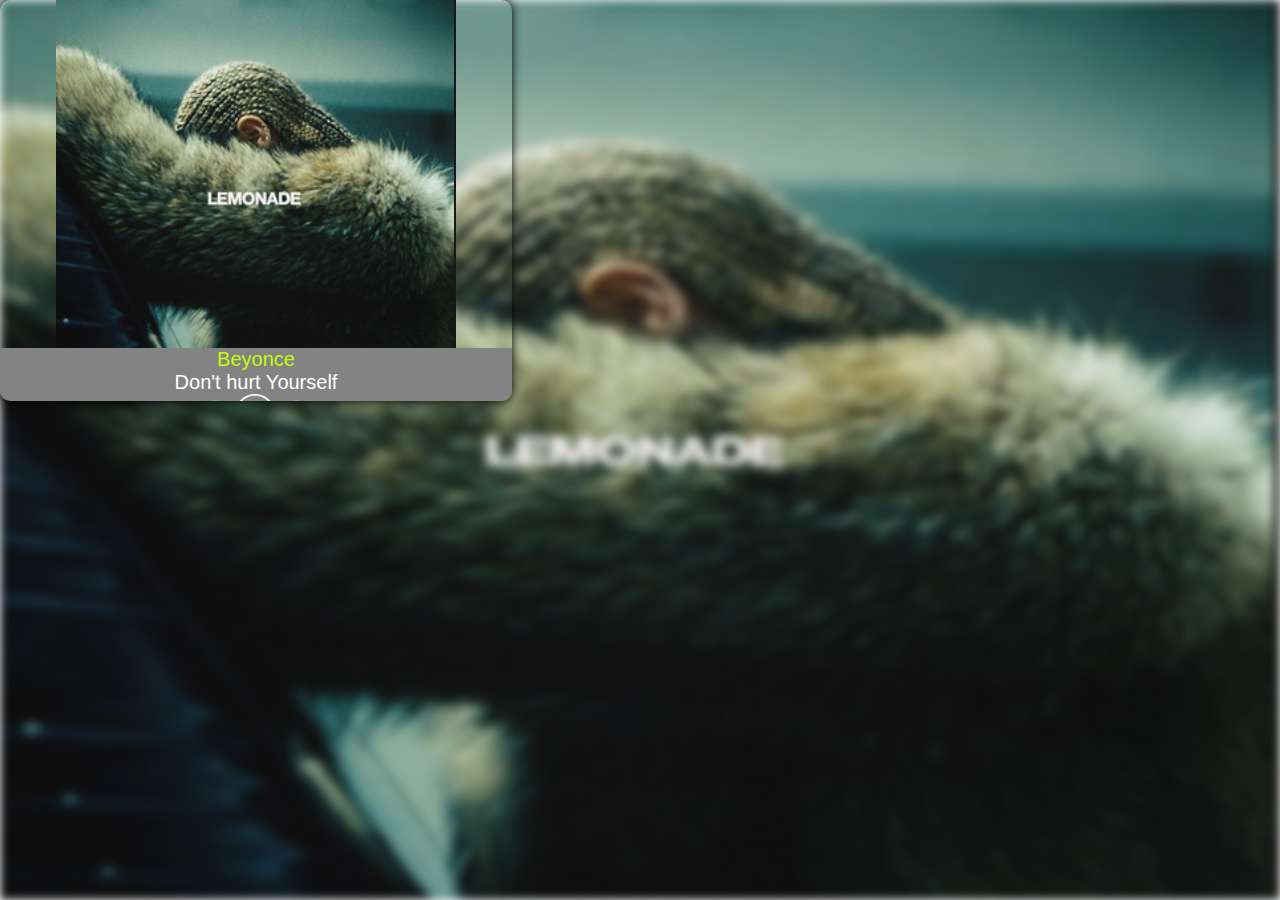
==== audio-player/index.html @ 4fc5142c "feat: add html and css" ====
<!DOCTYPE html>
<html lang="en">
<head>
    <meta charset="UTF-8">
    <meta name="viewport" content="width=device-width, initial-scale=1.0">
    <title>Document</title>
    <link rel="stylesheet" href="./style.css">
</head>
<body><div class="main_bg">
            <img src="./img/lemonade.png" alt="">
        </div>
    <main class="main">
        
        
            <div class="main_player">
                <div class="img_part"><img src="./img/lemonade.png" alt=""></div>
                <div class="player">
                    <div class="song_info">
                        <div class="author">Beyonce</div>
                        <div class="song">Don't hurt Yourself</div>
                    </div>
                    <div class="player_container">
                        <div class="prev"><img src="./img/backward.png" alt=""></div>
                        <div class="play play_pause"></div>
                        <div class="next"><img src="./img/forward.png" alt=""></div>
                    </div>
                    <div class="length"></div>
                    <div class="progress"><input type="range" name="" id="progress" min="0" value="50" max="100" step="1" ></div>
                    <div class="current"></div>
                </div>
            </div>
        
    </main>
    <footer class="footer">
        <div class="gh"></div>
        <div class="year"></div>
        <div class="logo"></div>
    </footer>
    <script src="./index.js"></script>
</body>
</html>
---- audio-player/style.css ----
html,
body {
  width: 100%;
  height: 100%;
  margin: 0px;
  padding: 0px;
  font-family:'Montserrat', sans-serif;
  
    font-size: 20px;
}
.main_bg{
    
    /* background-image: url("./img/lemonade.png");
    background-position: center;
    background-repeat: no-repeat;
    background-size: cover; */
    filter: blur(5px);
    position: absolute;
    z-index: 1;
    display: flex;
    justify-content: center;
    align-items: center;
}
.main_bg>img{
    width: 100vw;
  height: 100vh;
}
.main_container{
    
    
}
.main_player{
   box-shadow: 0 0 10px #000000;
  display: flex;
    justify-content: center;
  align-items: center;
  position: relative;
    z-index: 3;
  width: 40%;
  height: 60%;
  position: relative;
  overflow: hidden;
  border-radius: 10px;
}
.img_part>img{
    width: 100%;
    height: 65%;
    
}
.player{
    background-color:rgb(131, 131, 131);
    position: absolute;
    width: 100%;
    bottom: -82px;
    border-radius: 0px 0px 10px 10px;
}
.player_container{
    display: flex;
    justify-content: center;
    color:beige;
}
.prev>img, .next>img{
    width: 30px;
    filter: invert(1);
}
.prev, .next {
    margin-top: 5px;
}
.next{
    margin-left: 2px
}
.play {
    background-image: url("./img/play.png");
    filter: invert(1);
    background-position: center;
    background-repeat: no-repeat;
    background-size: contain;
    width: 50px;
}
.play>img{
    width: 50px;
}
.pause{
    background-image: url("./img/pause.png");
    filter: invert(1);
    background-position: center;
    background-repeat: no-repeat;
    background-size: contain;
    width: 50px;
}
.song_info{
    text-align: center;
}
.author{
    color: rgb(193, 255, 6);;
}
.song{
    color:rgb(255, 255, 255)
}
.progress {
    width: 100%;
    display: flex;
    justify-content: center;
    margin: 20px 0 20px
}
.length{
    color: rgb(193, 255, 6);;
}
.current{
    color:rgb(255, 255, 255);
}

  input[type=range] {
    -webkit-appearance: none;
    border-radius: 3px;
    width: 70%;
 }
 input[type=range]::-webkit-slider-runnable-track {
    
    height: 5px;
    background: #020202;
    border: none;
    border-radius: 3px;
 }
 input[type=range]::-webkit-slider-thumb {
    -webkit-appearance: none;
    border: none;
    height: 11px;
    width: 4%;
    border-radius: 30%;
    background: rgb(193, 255, 6);;;
    margin-top: -3px;
 }
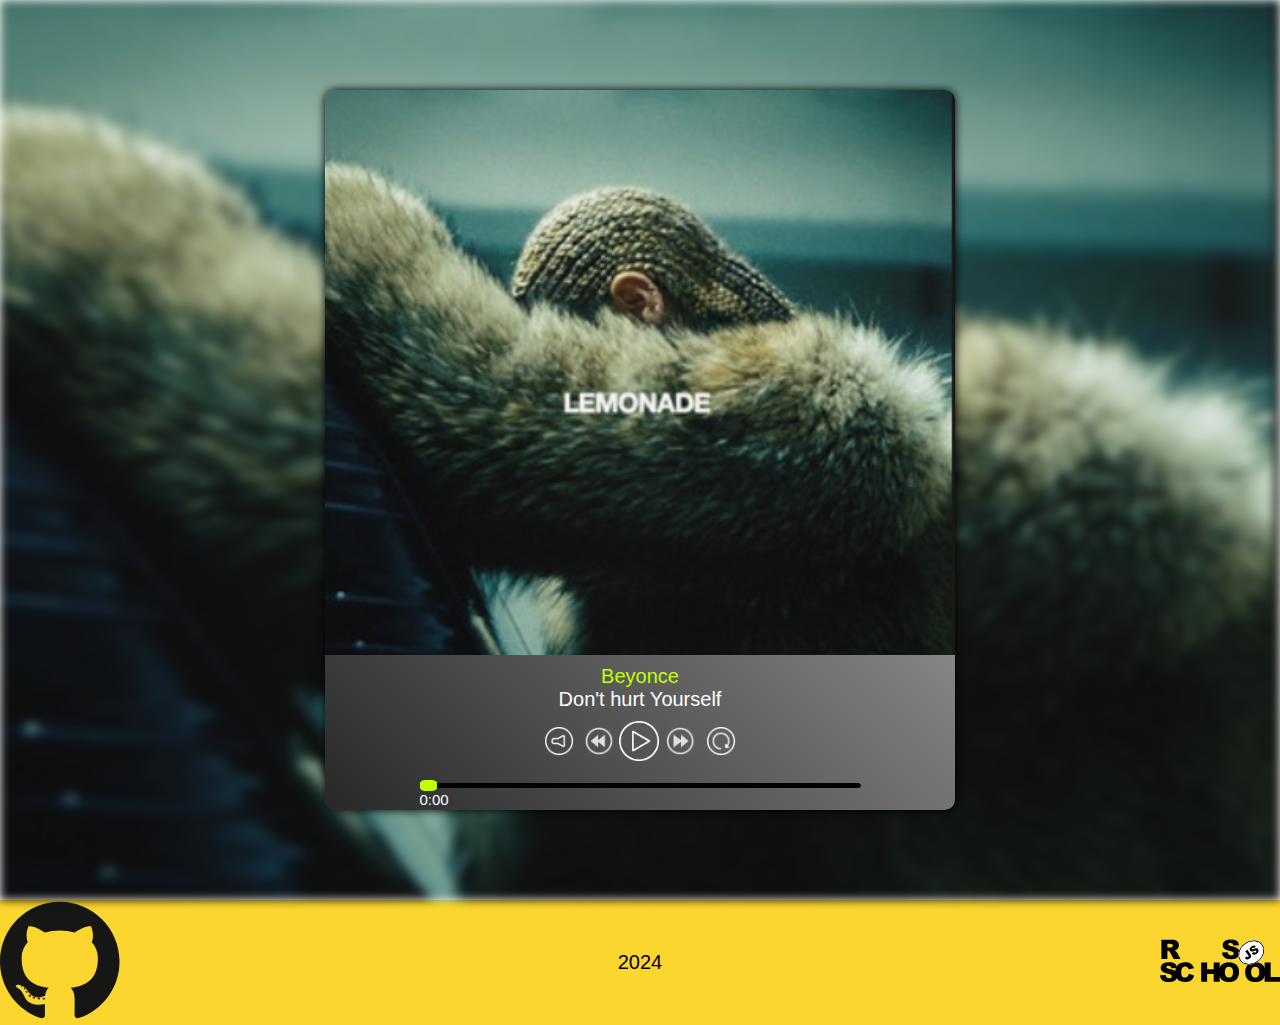
==== commit fa2d1559: "feat: add functionality" ====
--- a/audio-player/index.html
+++ b/audio-player/index.html
@@ -20,9 +20,11 @@
                         <div class="song">Don't hurt Yourself</div>
                     </div>
                     <div class="player_container">
-                        <div class="prev"><img src="./img/backward.png" alt=""></div>
+                        <div class="volume"><img src="./img/344682_audio_sound_video_volume_media_icon.png" alt="volume"></div>
+                        <div class="prev"><img src="./img/backward.png" alt="previous song"></div>
                         <div class="play play_pause"></div>
-                        <div class="next"><img src="./img/forward.png" alt=""></div>
+                        <div class="next"><img src="./img/forward.png" alt="next song"></div>
+                        <div class="order"><img src="./img/344689_audio_replay_sound_video_circle_icon.png" alt="replay"></div>
                     </div>
                     <div class="length"></div>
                     <div class="progress"><input type="range" name="" id="progress" min="0" value="50" max="100" step="1" ></div>
@@ -32,9 +34,14 @@
         
     </main>
     <footer class="footer">
-        <div class="gh"></div>
-        <div class="year"></div>
-        <div class="logo"></div>
+        <div class="gh">
+            <a class="github_link" href="https://github.com/SwetlanaAng">
+                <img width="120" src="./img/github-icon-1-logo-svgrepo-com (1).svg" alt="github logo">
+            </a>
+        </div>
+        <div class="year"><span>2024</span></div>
+        <div class="logo"><a href="https://rs.school/courses/javascript-preschool-ru">
+            <img width="120" class="logo_school" src="./img/rsschool-logo.svg" alt="logo school"></a></div>
     </footer>
     <script src="./index.js"></script>
 </body>
--- a/audio-player/style.css
+++ b/audio-player/style.css
@@ -25,49 +25,58 @@
     width: 100vw;
   height: 100vh;
 }
-.main_container{
-    
-    
+.main{
+    height: 100vh;
+    display: flex;
+    justify-content: center;
+  align-items: center;
 }
 .main_player{
    box-shadow: 0 0 10px #000000;
   display: flex;
-    justify-content: center;
-  align-items: center;
+    
+    flex-direction: column;
   position: relative;
     z-index: 3;
-  width: 40%;
-  height: 60%;
+    height: 80vmin;
+    width: 70vmin;
   position: relative;
   overflow: hidden;
   border-radius: 10px;
 }
+.img_part{
+    width: 100%;
+}
 .img_part>img{
     width: 100%;
-    height: 65%;
+    
     
 }
 .player{
-    background-color:rgb(131, 131, 131);
+    background: linear-gradient(45deg, rgb(40, 40, 40), rgb(133, 133, 133));
     position: absolute;
     width: 100%;
-    bottom: -82px;
+    bottom: 0px;
     border-radius: 0px 0px 10px 10px;
 }
 .player_container{
     display: flex;
     justify-content: center;
     color:beige;
+    margin-top: 10px;
 }
-.prev>img, .next>img{
+.prev>img, .next>img, .order>img, .volume>img{
     width: 30px;
     filter: invert(1);
 }
-.prev, .next {
+.prev, .next{
     margin-top: 5px;
 }
 .next{
     margin-left: 2px
+}
+.order, .volume{
+    margin: 5px 10px 0;
 }
 .play {
     background-image: url("./img/play.png");
@@ -90,6 +99,7 @@
 }
 .song_info{
     text-align: center;
+    margin-top: 10px;
 }
 .author{
     color: rgb(193, 255, 6);;
@@ -104,10 +114,18 @@
     margin: 20px 0 20px
 }
 .length{
-    color: rgb(193, 255, 6);;
+    color: rgb(193, 255, 6);
+    font-size: 15px;
+    position: absolute;
+    top: 67.5%;
+    right: 15%;
 }
 .current{
     color:rgb(255, 255, 255);
+    font-size: 15px;
+    position: absolute;
+    top: 87.5%;
+    left: 15%;
 }
 
   input[type=range] {
@@ -130,4 +148,10 @@
     border-radius: 30%;
     background: rgb(193, 255, 6);;;
     margin-top: -3px;
- }+ }
+ .footer {
+    display: flex;
+    justify-content: space-between;
+    align-items: center;
+    background-color: #fbd62e;
+}
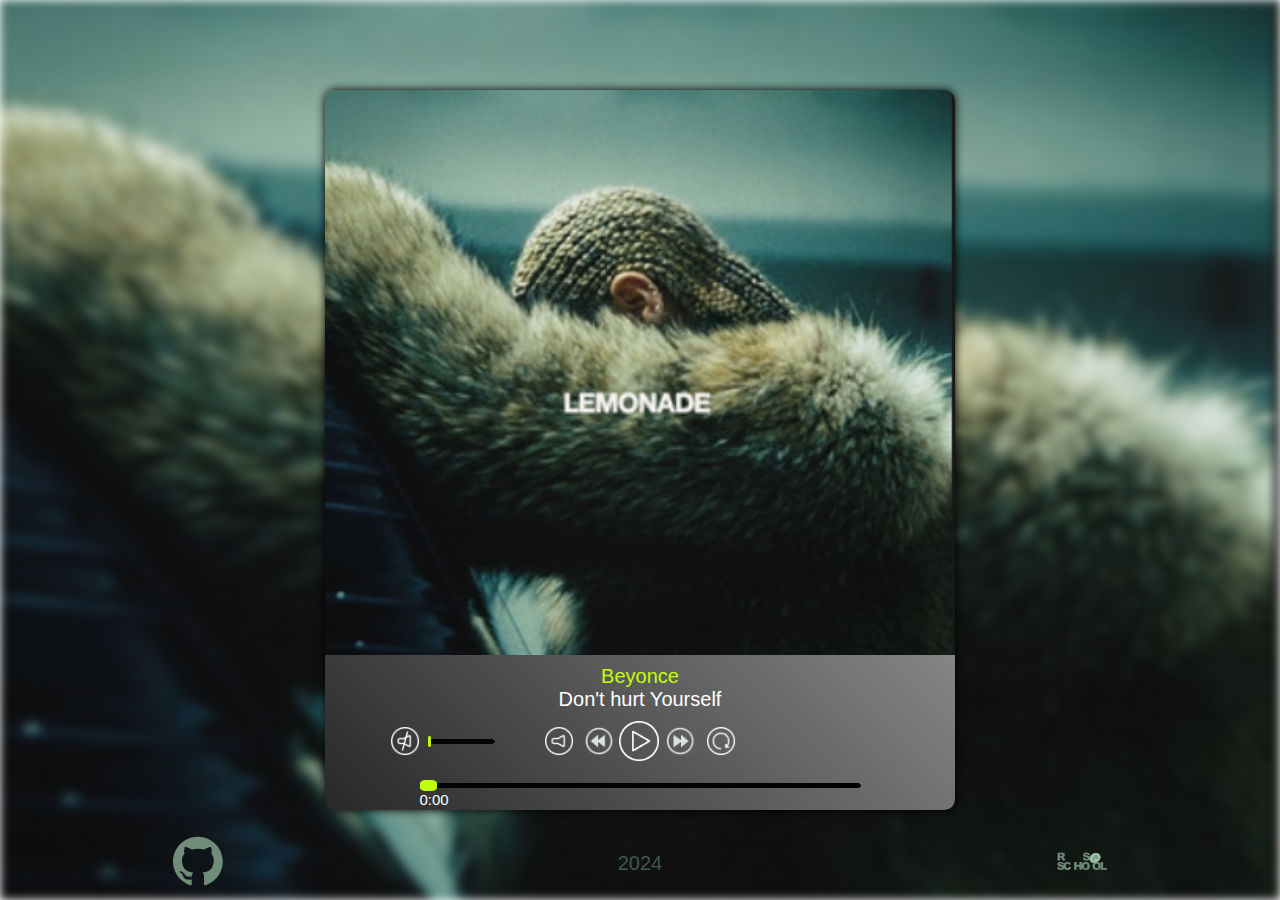
==== commit 6039679c: "feat: add muting" ====
--- a/audio-player/index.html
+++ b/audio-player/index.html
@@ -20,6 +20,10 @@
                         <div class="song">Don't hurt Yourself</div>
                     </div>
                     <div class="player_container">
+                        <div class="volume_range">
+                            <img class="mute" src="./img/344686_audio_off_sound_video_media_icon.png" alt="volume">
+                            <input type="range" name="" id="volume_range" min="0" value="1" max="100" step=".01">
+                        </div>
                         <div class="volume"><img src="./img/344682_audio_sound_video_volume_media_icon.png" alt="volume"></div>
                         <div class="prev"><img src="./img/backward.png" alt="previous song"></div>
                         <div class="play play_pause"></div>
@@ -36,12 +40,12 @@
     <footer class="footer">
         <div class="gh">
             <a class="github_link" href="https://github.com/SwetlanaAng">
-                <img width="120" src="./img/github-icon-1-logo-svgrepo-com (1).svg" alt="github logo">
+                <img width="50" src="./img/github-icon-1-logo-svgrepo-com (1).svg" alt="github logo">
             </a>
         </div>
         <div class="year"><span>2024</span></div>
         <div class="logo"><a href="https://rs.school/courses/javascript-preschool-ru">
-            <img width="120" class="logo_school" src="./img/rsschool-logo.svg" alt="logo school"></a></div>
+            <img width="50" class="logo_school" src="./img/rsschool-logo.svg" alt="logo school"></a></div>
     </footer>
     <script src="./index.js"></script>
 </body>
--- a/audio-player/style.css
+++ b/audio-player/style.css
@@ -64,12 +64,14 @@
     justify-content: center;
     color:beige;
     margin-top: 10px;
+    
+
 }
-.prev>img, .next>img, .order>img, .volume>img{
+.prev>img, .next>img, .order>img, .volume>img, .volume_range>img{
     width: 30px;
     filter: invert(1);
 }
-.prev, .next{
+.prev, .next, .volume_range{
     margin-top: 5px;
 }
 .next{
@@ -78,6 +80,12 @@
 .order, .volume{
     margin: 5px 10px 0;
 }
+.volume_range{
+    position: absolute;
+    left: 65px;
+    
+}
+
 .play {
     background-image: url("./img/play.png");
     filter: invert(1);
@@ -127,11 +135,19 @@
     top: 87.5%;
     left: 15%;
 }
-
+.hide {
+    display: none;
+}
+.volume_range>input[type=range]{
+    position: relative;
+    bottom: 12px;
+    width: 40%;
+}
   input[type=range] {
     -webkit-appearance: none;
     border-radius: 3px;
     width: 70%;
+    
  }
  input[type=range]::-webkit-slider-runnable-track {
     
@@ -151,7 +167,16 @@
  }
  .footer {
     display: flex;
-    justify-content: space-between;
+    justify-content: space-around;
     align-items: center;
-    background-color: #fbd62e;
+    gap: 50px;
+    position: relative;
+    top: -64px;
+    z-index: 10;
 }
+.logo>a>img, .github_link>img{
+    filter: invert(42%) sepia(93%) saturate(62%) hue-rotate(87deg) brightness(100%) contrast(119%);
+}
+.year{
+    color: rgba(76, 110, 99, 0.796);
+}
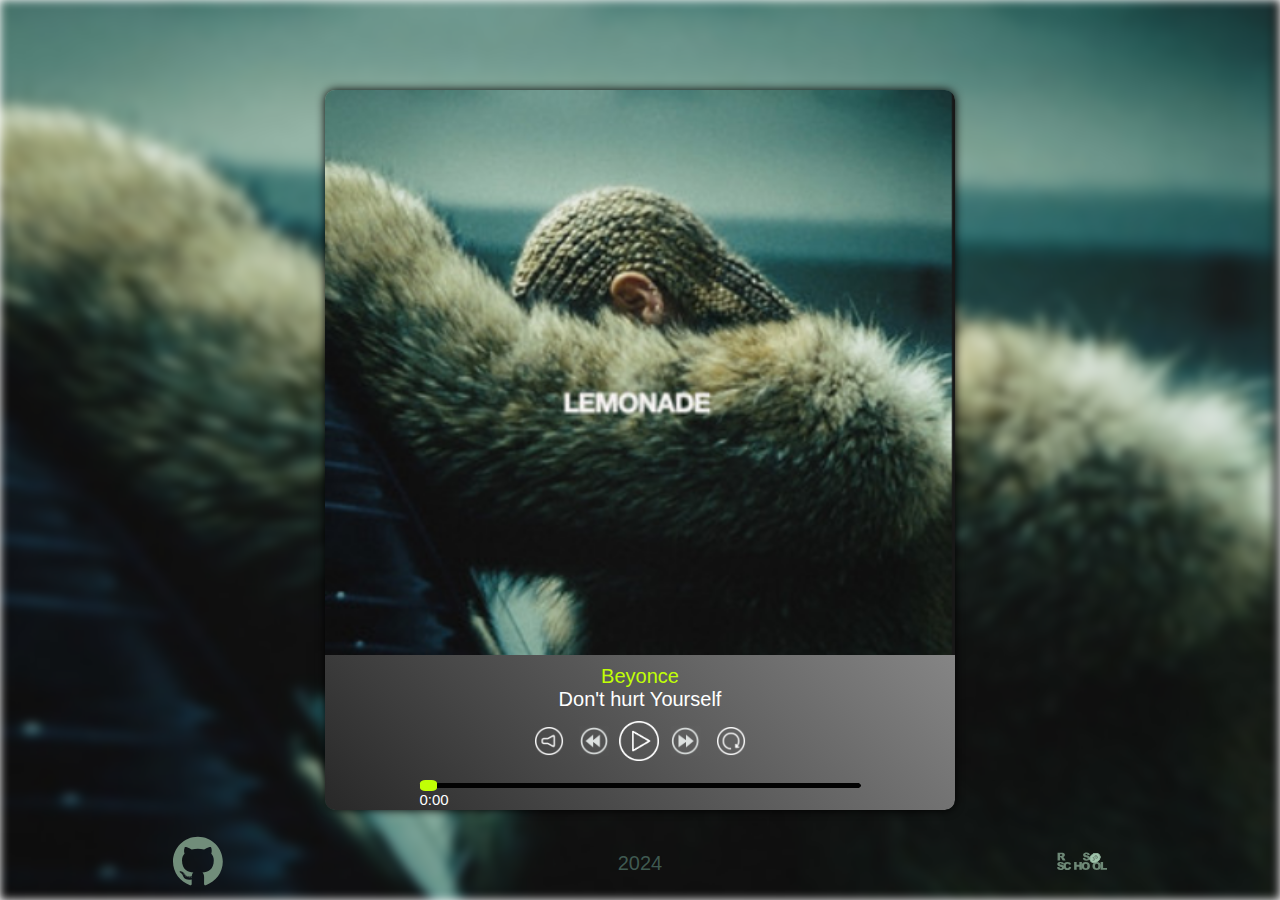
==== commit 2026704c: "fix: correct volume-part" ====
--- a/audio-player/index.html
+++ b/audio-player/index.html
@@ -3,39 +3,37 @@
 <head>
     <meta charset="UTF-8">
     <meta name="viewport" content="width=device-width, initial-scale=1.0">
-    <title>Document</title>
+    <title>audio-player</title>
     <link rel="stylesheet" href="./style.css">
 </head>
-<body><div class="main_bg">
-            <img src="./img/lemonade.png" alt="">
+<body>
+    <div class="main_bg">
+        <img src="./img/lemonade.png" alt="photo">
+    </div>
+    <main class="main">
+        <div class="main_player">
+            <div class="img_part"><img src="./img/lemonade.png" alt="photo"></div>
+            <div class="player">
+                
+                <div class="song_info">
+                    <div class="author">Beyonce</div>
+                    <div class="song">Don't hurt Yourself</div>
+                </div>
+                <div class="player_container">
+                    <div class="volume"><div class="volume_range hide">
+                        <!-- <img class="mute" src="./img/344686_audio_off_sound_video_media_icon.png" alt="volume"> -->
+                    <input type="range" name="" id="volume_range" min="0" value="1" max="100" step=".01">
+                </div><img src="./img/344682_audio_sound_video_volume_media_icon.png" alt="volume"></div>
+                    <div class="prev"><img src="./img/backward.png" alt="previous song"></div>
+                    <div class="play play_pause"></div>
+                    <div class="next"><img src="./img/forward.png" alt="next song"></div>
+                    <div class="order"><img src="./img/344689_audio_replay_sound_video_circle_icon.png" alt="replay"></div>
+                </div>
+                <div class="length"></div>
+                <div class="progress"><input type="range" name="" id="progress" min="0" value="50" max="100" step="1" ></div>
+                <div class="current"></div>
+            </div>
         </div>
-    <main class="main">
-        
-        
-            <div class="main_player">
-                <div class="img_part"><img src="./img/lemonade.png" alt=""></div>
-                <div class="player">
-                    <div class="song_info">
-                        <div class="author">Beyonce</div>
-                        <div class="song">Don't hurt Yourself</div>
-                    </div>
-                    <div class="player_container">
-                        <div class="volume_range">
-                            <img class="mute" src="./img/344686_audio_off_sound_video_media_icon.png" alt="volume">
-                            <input type="range" name="" id="volume_range" min="0" value="1" max="100" step=".01">
-                        </div>
-                        <div class="volume"><img src="./img/344682_audio_sound_video_volume_media_icon.png" alt="volume"></div>
-                        <div class="prev"><img src="./img/backward.png" alt="previous song"></div>
-                        <div class="play play_pause"></div>
-                        <div class="next"><img src="./img/forward.png" alt="next song"></div>
-                        <div class="order"><img src="./img/344689_audio_replay_sound_video_circle_icon.png" alt="replay"></div>
-                    </div>
-                    <div class="length"></div>
-                    <div class="progress"><input type="range" name="" id="progress" min="0" value="50" max="100" step="1" ></div>
-                    <div class="current"></div>
-                </div>
-            </div>
-        
     </main>
     <footer class="footer">
         <div class="gh">
@@ -44,8 +42,11 @@
             </a>
         </div>
         <div class="year"><span>2024</span></div>
-        <div class="logo"><a href="https://rs.school/courses/javascript-preschool-ru">
-            <img width="50" class="logo_school" src="./img/rsschool-logo.svg" alt="logo school"></a></div>
+        <div class="logo">
+            <a href="https://rs.school/courses/javascript-preschool-ru">
+                <img width="50" class="logo_school" src="./img/rsschool-logo.svg" alt="logo school">
+            </a>
+        </div>
     </footer>
     <script src="./index.js"></script>
 </body>
--- a/audio-player/style.css
+++ b/audio-player/style.css
@@ -1,19 +1,13 @@
 html,
 body {
-  width: 100%;
-  height: 100%;
-  margin: 0px;
-  padding: 0px;
-  font-family:'Montserrat', sans-serif;
-  
+    width: 100%;
+    height: 100%;
+    margin: 0px;
+    padding: 0px;
+    font-family:'Montserrat', sans-serif;
     font-size: 20px;
 }
 .main_bg{
-    
-    /* background-image: url("./img/lemonade.png");
-    background-position: center;
-    background-repeat: no-repeat;
-    background-size: cover; */
     filter: blur(5px);
     position: absolute;
     z-index: 1;
@@ -23,34 +17,31 @@
 }
 .main_bg>img{
     width: 100vw;
-  height: 100vh;
+    height: 100vh;
 }
 .main{
     height: 100vh;
     display: flex;
     justify-content: center;
-  align-items: center;
+    align-items: center;
 }
 .main_player{
-   box-shadow: 0 0 10px #000000;
-  display: flex;
-    
+    box-shadow: 0 0 10px #000000;
+    display: flex;
     flex-direction: column;
-  position: relative;
+    position: relative;
     z-index: 3;
     height: 80vmin;
     width: 70vmin;
-  position: relative;
-  overflow: hidden;
-  border-radius: 10px;
+    position: relative;
+    overflow: hidden;
+    border-radius: 10px;
 }
 .img_part{
     width: 100%;
 }
 .img_part>img{
-    width: 100%;
-    
-    
+    width: 100%;  
 }
 .player{
     background: linear-gradient(45deg, rgb(40, 40, 40), rgb(133, 133, 133));
@@ -64,8 +55,7 @@
     justify-content: center;
     color:beige;
     margin-top: 10px;
-    
-
+    gap: 5px;
 }
 .prev>img, .next>img, .order>img, .volume>img, .volume_range>img{
     width: 30px;
@@ -80,12 +70,15 @@
 .order, .volume{
     margin: 5px 10px 0;
 }
+.volume {
+    position: relative;
+}
 .volume_range{
     position: absolute;
-    left: 65px;
-    
+    transform: rotate(-90deg);
+    top: -38px;
+    left: -18px;
 }
-
 .play {
     background-image: url("./img/play.png");
     filter: invert(1);
@@ -140,17 +133,15 @@
 }
 .volume_range>input[type=range]{
     position: relative;
-    bottom: 12px;
-    width: 40%;
+    bottom: -5px;
+    width: 144%;
 }
   input[type=range] {
     -webkit-appearance: none;
     border-radius: 3px;
     width: 70%;
-    
  }
  input[type=range]::-webkit-slider-runnable-track {
-    
     height: 5px;
     background: #020202;
     border: none;
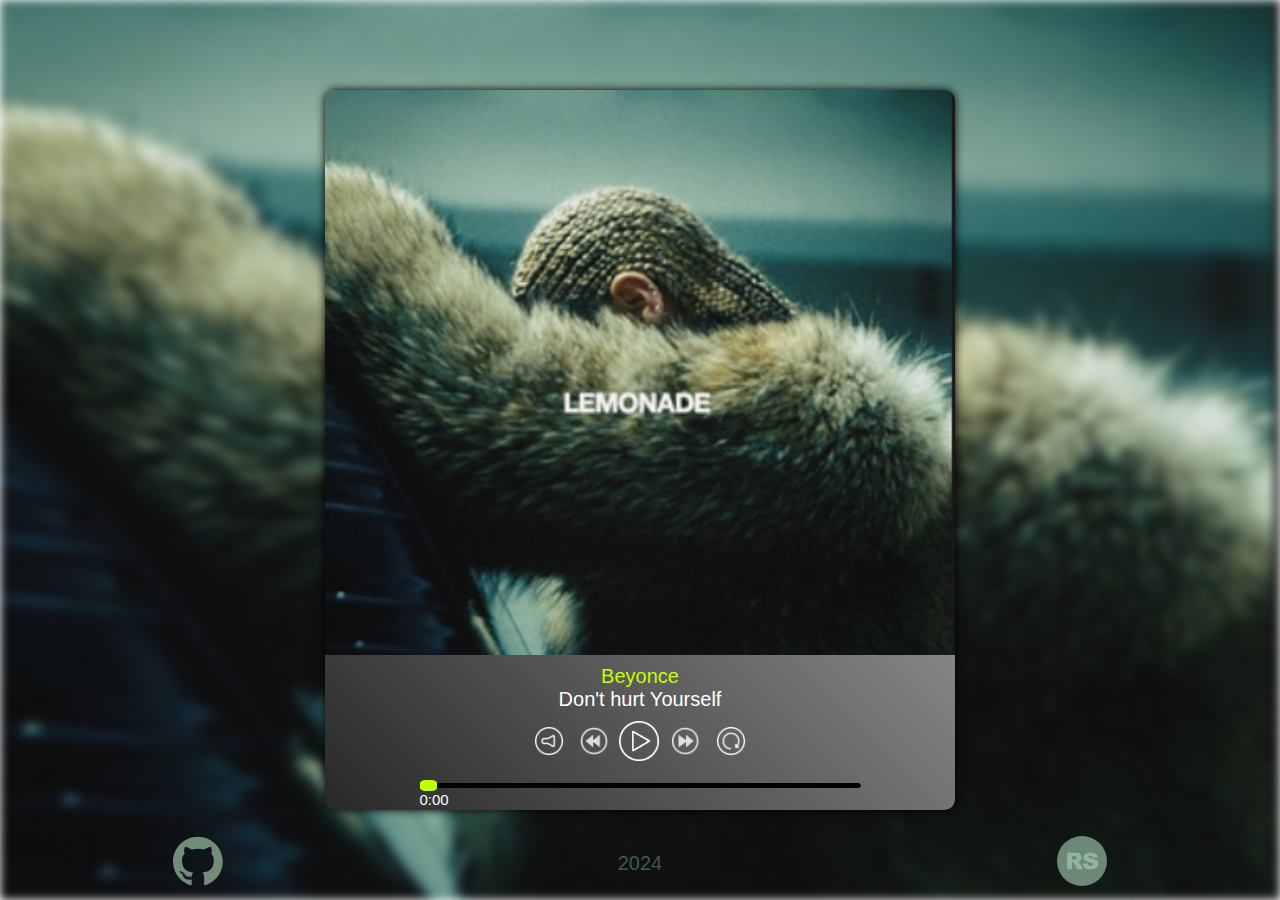
==== commit 50495077: "refactor: change logo" ====
--- a/audio-player/index.html
+++ b/audio-player/index.html
@@ -14,16 +14,17 @@
         <div class="main_player">
             <div class="img_part"><img src="./img/lemonade.png" alt="photo"></div>
             <div class="player">
-                
                 <div class="song_info">
                     <div class="author">Beyonce</div>
                     <div class="song">Don't hurt Yourself</div>
                 </div>
                 <div class="player_container">
-                    <div class="volume"><div class="volume_range hide">
-                        <!-- <img class="mute" src="./img/344686_audio_off_sound_video_media_icon.png" alt="volume"> -->
-                    <input type="range" name="" id="volume_range" min="0" value="1" max="100" step=".01">
-                </div><img src="./img/344682_audio_sound_video_volume_media_icon.png" alt="volume"></div>
+                    <div class="volume">
+                        <div class="volume_range hide">
+                            <input type="range" name="" id="volume_range" min="0" value="1" max="100" step=".01">
+                        </div>
+                        <img src="./img/344682_audio_sound_video_volume_media_icon.png" alt="volume">
+                    </div>
                     <div class="prev"><img src="./img/backward.png" alt="previous song"></div>
                     <div class="play play_pause"></div>
                     <div class="next"><img src="./img/forward.png" alt="next song"></div>
@@ -37,14 +38,14 @@
     </main>
     <footer class="footer">
         <div class="gh">
-            <a class="github_link" href="https://github.com/SwetlanaAng">
+            <a class="github_link" href="https://github.com/SwetlanaAng" target="_blank">
                 <img width="50" src="./img/github-icon-1-logo-svgrepo-com (1).svg" alt="github logo">
             </a>
         </div>
         <div class="year"><span>2024</span></div>
         <div class="logo">
-            <a href="https://rs.school/courses/javascript-preschool-ru">
-                <img width="50" class="logo_school" src="./img/rsschool-logo.svg" alt="logo school">
+            <a href="https://rs.school/courses/javascript-preschool-ru" target="_blank">
+                <img width="50" class="logo_school" src="./img/rss-logo (1).svg" alt="logo school">
             </a>
         </div>
     </footer>
--- a/audio-player/style.css
+++ b/audio-player/style.css
@@ -98,6 +98,21 @@
     background-size: contain;
     width: 50px;
 }
+.volume, .prev, .play_pause, .next, .order{
+    transition-duration: 0.4s;
+}
+.volume:hover, .order:hover{
+    transform: scale(1.1);
+    cursor: pointer;
+}
+.prev:hover, .play_pause:hover, .next:hover{
+    transform: scale(1.3);
+    cursor: pointer;
+}
+.prev:active, .play_pause:active, .next:active, .volume:active, .order:active{
+    filter: invert(0.5);
+}
+
 .song_info{
     text-align: center;
     margin-top: 10px;
@@ -134,18 +149,29 @@
 .volume_range>input[type=range]{
     position: relative;
     bottom: -5px;
-    width: 144%;
+    width: 130%;
 }
   input[type=range] {
     -webkit-appearance: none;
     border-radius: 3px;
     width: 70%;
+    
  }
  input[type=range]::-webkit-slider-runnable-track {
     height: 5px;
     background: #020202;
     border: none;
     border-radius: 3px;
+    transition-duration: 0.3s;
+ }
+ input[type=range]::-webkit-slider-runnable-track:hover {
+    background: #054f17;
+    cursor: pointer;
+ }
+ input[type=range]::-webkit-slider-runnable-track:active {
+    background: rgb(193, 255, 6);
+    cursor: pointer;
+
  }
  input[type=range]::-webkit-slider-thumb {
     -webkit-appearance: none;
@@ -153,9 +179,18 @@
     height: 11px;
     width: 4%;
     border-radius: 30%;
-    background: rgb(193, 255, 6);;;
+    background: rgb(193, 255, 6);
     margin-top: -3px;
- }
+    transition-duration: 0.3s;
+ }
+ input[type=range]::-webkit-slider-thumb:hover{
+    transform: scale(1.2);
+    cursor: pointer;
+ } 
+ input[type=range]::-webkit-slider-thumb:active{
+    background: #054f17;
+    cursor: pointer;
+ } 
  .footer {
     display: flex;
     justify-content: space-around;
@@ -168,6 +203,17 @@
 .logo>a>img, .github_link>img{
     filter: invert(42%) sepia(93%) saturate(62%) hue-rotate(87deg) brightness(100%) contrast(119%);
 }
+.logo, .gh{
+    transition-duration: 0.3s;
+}
+.logo:hover, .gh:hover{
+    transform: scale(1.1);
+    cursor: pointer;
+}
+.logo:active, .gh:active{
+    transform: scale(1.3);
+    cursor: pointer;
+}
 .year{
     color: rgba(76, 110, 99, 0.796);
 }
